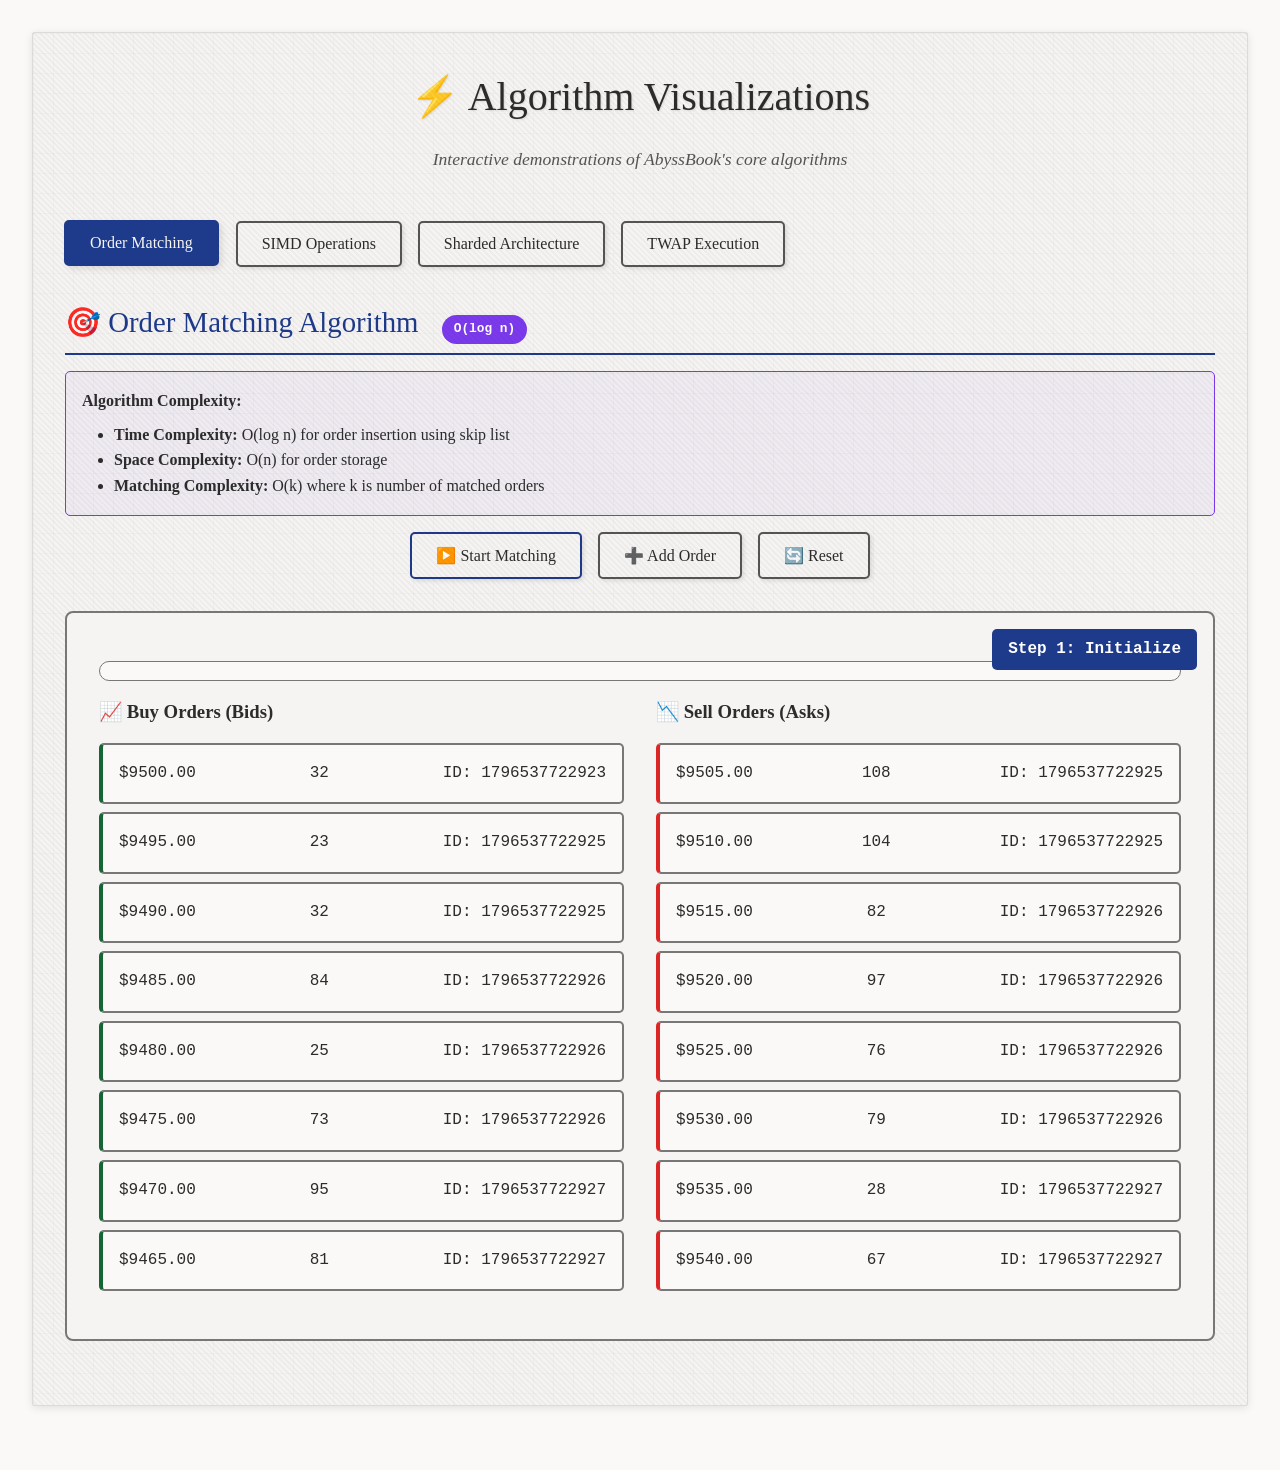
==== docs/algorithm-visualizations.html @ b1b8dc0b "Complete visual documentation enhancements with eink theme and interactive components Co-authored-by" ====
<!DOCTYPE html>
<html lang="en">
<head>
    <meta charset="UTF-8">
    <meta name="viewport" content="width=device-width, initial-scale=1.0">
    <title>AbyssBook - Algorithm Visualizations</title>
    <style>
        :root {
            --paper-bg: #faf9f7;
            --paper-surface: #f5f4f2;
            --ink-dark: #2c2c2c;
            --ink-medium: #555555;
            --ink-light: #777777;
            --accent-blue: #1e3a8a;
            --accent-green: #166534;
            --accent-red: #dc2626;
            --accent-purple: #7c3aed;
            --shadow: rgba(0, 0, 0, 0.1);
            --grain-opacity: 0.03;
        }

        * {
            margin: 0;
            padding: 0;
            box-sizing: border-box;
        }

        body {
            font-family: 'Georgia', 'Times New Roman', serif;
            background: var(--paper-bg);
            background-image: 
                radial-gradient(circle at 1px 1px, var(--ink-dark) 0.5px, transparent 0),
                radial-gradient(circle at 3px 7px, var(--ink-dark) 0.3px, transparent 0),
                radial-gradient(circle at 7px 3px, var(--ink-dark) 0.2px, transparent 0);
            background-size: 15px 15px, 25px 25px, 35px 35px;
            background-blend-mode: multiply;
            color: var(--ink-dark);
            line-height: 1.6;
            min-height: 100vh;
        }

        .container {
            max-width: 1400px;
            margin: 0 auto;
            padding: 2rem;
        }

        .paper-section {
            background: var(--paper-surface);
            background-image: 
                linear-gradient(90deg, rgba(0,0,0,0.02) 1px, transparent 1px),
                linear-gradient(180deg, rgba(0,0,0,0.02) 1px, transparent 1px);
            background-size: 20px 20px;
            border: 1px solid rgba(0,0,0,0.1);
            border-radius: 3px;
            box-shadow: 0 2px 8px var(--shadow);
            margin-bottom: 2rem;
            padding: 2rem;
            position: relative;
        }

        .paper-section::before {
            content: '';
            position: absolute;
            top: 0;
            left: 0;
            right: 0;
            bottom: 0;
            background: 
                repeating-linear-gradient(
                    45deg,
                    transparent,
                    transparent 2px,
                    rgba(0,0,0,var(--grain-opacity)) 2px,
                    rgba(0,0,0,var(--grain-opacity)) 4px
                );
            pointer-events: none;
        }

        h1 {
            font-size: 2.5rem;
            font-weight: normal;
            color: var(--ink-dark);
            text-align: center;
            margin-bottom: 1rem;
            text-shadow: 1px 1px 2px var(--shadow);
        }

        h2 {
            font-size: 1.8rem;
            font-weight: normal;
            color: var(--accent-blue);
            margin-bottom: 1rem;
            border-bottom: 2px solid var(--accent-blue);
            padding-bottom: 0.5rem;
        }

        .subtitle {
            text-align: center;
            color: var(--ink-medium);
            font-style: italic;
            margin-bottom: 3rem;
            font-size: 1.1rem;
        }

        .algorithm-tabs {
            display: flex;
            gap: 1rem;
            margin-bottom: 2rem;
            flex-wrap: wrap;
        }

        .tab-button {
            background: var(--paper-surface);
            border: 2px solid var(--ink-medium);
            color: var(--ink-dark);
            padding: 0.75rem 1.5rem;
            border-radius: 5px;
            cursor: pointer;
            font-family: inherit;
            font-size: 1rem;
            box-shadow: 2px 2px 4px var(--shadow);
            transition: all 0.2s ease;
        }

        .tab-button:hover, .tab-button.active {
            transform: translate(-1px, -1px);
            box-shadow: 3px 3px 6px var(--shadow);
            background: var(--accent-blue);
            color: var(--paper-surface);
            border-color: var(--accent-blue);
        }

        .algorithm-content {
            display: none;
        }

        .algorithm-content.active {
            display: block;
        }

        .visualization-area {
            background: var(--paper-surface);
            border: 2px solid var(--ink-light);
            border-radius: 8px;
            padding: 2rem;
            margin: 2rem 0;
            min-height: 400px;
            position: relative;
            overflow: hidden;
        }

        .controls {
            display: flex;
            justify-content: center;
            gap: 1rem;
            margin-bottom: 2rem;
            flex-wrap: wrap;
        }

        .btn {
            background: var(--paper-surface);
            border: 2px solid var(--ink-medium);
            color: var(--ink-dark);
            padding: 0.75rem 1.5rem;
            border-radius: 5px;
            cursor: pointer;
            font-family: inherit;
            font-size: 1rem;
            box-shadow: 2px 2px 4px var(--shadow);
            transition: all 0.2s ease;
        }

        .btn:hover {
            transform: translate(-1px, -1px);
            box-shadow: 3px 3px 6px var(--shadow);
            background: var(--ink-dark);
            color: var(--paper-surface);
        }

        .btn.primary { border-color: var(--accent-blue); }
        .btn.primary:hover { background: var(--accent-blue); }

        /* Order Matching Visualization */
        .order-queue {
            display: flex;
            flex-direction: column;
            gap: 0.5rem;
            margin: 1rem 0;
        }

        .order-item {
            background: var(--paper-bg);
            border: 2px solid var(--ink-light);
            border-radius: 5px;
            padding: 1rem;
            display: flex;
            justify-content: space-between;
            align-items: center;
            font-family: 'Courier New', monospace;
            transition: all 0.5s ease;
        }

        .order-item.processing {
            border-color: var(--accent-blue);
            background: rgba(30, 58, 138, 0.1);
            transform: scale(1.02);
        }

        .order-item.matched {
            border-color: var(--accent-green);
            background: rgba(22, 101, 52, 0.1);
        }

        .order-item.buy { border-left: 4px solid var(--accent-green); }
        .order-item.sell { border-left: 4px solid var(--accent-red); }

        /* SIMD Visualization */
        .simd-container {
            display: grid;
            grid-template-columns: 1fr 1fr;
            gap: 2rem;
            margin: 2rem 0;
        }

        .vector-operation {
            background: var(--paper-bg);
            border: 2px solid var(--ink-light);
            border-radius: 8px;
            padding: 1.5rem;
        }

        .vector-row {
            display: flex;
            gap: 0.5rem;
            margin: 0.5rem 0;
            align-items: center;
        }

        .vector-element {
            background: var(--paper-surface);
            border: 1px solid var(--ink-light);
            border-radius: 3px;
            padding: 0.5rem;
            text-align: center;
            font-family: 'Courier New', monospace;
            min-width: 60px;
            transition: all 0.3s ease;
        }

        .vector-element.processing {
            background: var(--accent-blue);
            color: white;
            transform: scale(1.1);
        }

        .vector-operator {
            font-size: 1.5rem;
            font-weight: bold;
            color: var(--accent-purple);
            margin: 0 1rem;
        }

        /* Sharding Visualization */
        .shard-container {
            display: grid;
            grid-template-columns: repeat(4, 1fr);
            gap: 1rem;
            margin: 2rem 0;
        }

        .shard {
            background: var(--paper-bg);
            border: 2px solid var(--ink-light);
            border-radius: 8px;
            padding: 1rem;
            text-align: center;
            transition: all 0.5s ease;
        }

        .shard.active {
            border-color: var(--accent-blue);
            background: rgba(30, 58, 138, 0.1);
            transform: scale(1.05);
        }

        .shard-header {
            font-weight: bold;
            color: var(--accent-blue);
            margin-bottom: 0.5rem;
        }

        .shard-orders {
            font-family: 'Courier New', monospace;
            font-size: 0.9rem;
            color: var(--ink-medium);
        }

        /* Complexity Annotations */
        .complexity-badge {
            display: inline-block;
            background: var(--accent-purple);
            color: white;
            padding: 0.25rem 0.75rem;
            border-radius: 15px;
            font-size: 0.8rem;
            font-family: 'Courier New', monospace;
            margin-left: 1rem;
            font-weight: bold;
        }

        .complexity-section {
            background: rgba(124, 58, 237, 0.05);
            border: 1px solid var(--accent-purple);
            border-radius: 5px;
            padding: 1rem;
            margin: 1rem 0;
        }

        .step-indicator {
            position: absolute;
            top: 1rem;
            right: 1rem;
            background: var(--accent-blue);
            color: white;
            padding: 0.5rem 1rem;
            border-radius: 5px;
            font-family: 'Courier New', monospace;
            font-weight: bold;
        }

        .progress-bar {
            width: 100%;
            height: 20px;
            background: var(--paper-bg);
            border: 1px solid var(--ink-light);
            border-radius: 10px;
            overflow: hidden;
            margin: 1rem 0;
        }

        .progress-fill {
            height: 100%;
            background: linear-gradient(90deg, var(--accent-blue), var(--accent-green));
            width: 0%;
            transition: width 0.5s ease;
        }

        @media (max-width: 768px) {
            .simd-container {
                grid-template-columns: 1fr;
            }
            
            .shard-container {
                grid-template-columns: repeat(2, 1fr);
            }
            
            .algorithm-tabs {
                justify-content: center;
            }
        }
    </style>
</head>
<body>
    <div class="container">
        <div class="paper-section">
            <h1>⚡ Algorithm Visualizations</h1>
            <p class="subtitle">Interactive demonstrations of AbyssBook's core algorithms</p>

            <div class="algorithm-tabs">
                <button class="tab-button active" onclick="showAlgorithm('matching')">Order Matching</button>
                <button class="tab-button" onclick="showAlgorithm('simd')">SIMD Operations</button>
                <button class="tab-button" onclick="showAlgorithm('sharding')">Sharded Architecture</button>
                <button class="tab-button" onclick="showAlgorithm('twap')">TWAP Execution</button>
            </div>

            <!-- Order Matching Algorithm -->
            <div id="matching" class="algorithm-content active">
                <h2>🎯 Order Matching Algorithm <span class="complexity-badge">O(log n)</span></h2>
                
                <div class="complexity-section">
                    <strong>Algorithm Complexity:</strong>
                    <ul style="margin-left: 2rem; margin-top: 0.5rem;">
                        <li><strong>Time Complexity:</strong> O(log n) for order insertion using skip list</li>
                        <li><strong>Space Complexity:</strong> O(n) for order storage</li>
                        <li><strong>Matching Complexity:</strong> O(k) where k is number of matched orders</li>
                    </ul>
                </div>

                <div class="controls">
                    <button class="btn primary" onclick="startOrderMatching()">▶️ Start Matching</button>
                    <button class="btn" onclick="addRandomOrder()">➕ Add Order</button>
                    <button class="btn" onclick="resetMatching()">🔄 Reset</button>
                </div>

                <div class="visualization-area">
                    <div class="step-indicator" id="matchingStep">Step 1: Initialize</div>
                    <div class="progress-bar">
                        <div class="progress-fill" id="matchingProgress"></div>
                    </div>
                    
                    <div style="display: grid; grid-template-columns: 1fr 1fr; gap: 2rem;">
                        <div>
                            <h3>📈 Buy Orders (Bids)</h3>
                            <div class="order-queue" id="buyOrders"></div>
                        </div>
                        <div>
                            <h3>📉 Sell Orders (Asks)</h3>
                            <div class="order-queue" id="sellOrders"></div>
                        </div>
                    </div>
                </div>
            </div>

            <!-- SIMD Operations -->
            <div id="simd" class="algorithm-content">
                <h2>🚀 SIMD Vectorized Operations <span class="complexity-badge">O(n/8)</span></h2>
                
                <div class="complexity-section">
                    <strong>SIMD Optimization:</strong>
                    <ul style="margin-left: 2rem; margin-top: 0.5rem;">
                        <li><strong>Vector Width:</strong> 8 elements (256-bit AVX2)</li>
                        <li><strong>Throughput:</strong> 8x parallel operations per instruction</li>
                        <li><strong>Memory Bandwidth:</strong> Optimized for cache line alignment</li>
                    </ul>
                </div>

                <div class="controls">
                    <button class="btn primary" onclick="startSIMD()">▶️ Start SIMD</button>
                    <button class="btn" onclick="generateRandomPrices()">🎲 Random Prices</button>
                    <button class="btn" onclick="resetSIMD()">🔄 Reset</button>
                </div>

                <div class="visualization-area">
                    <div class="step-indicator" id="simdStep">Step 1: Load Vectors</div>
                    
                    <div class="simd-container">
                        <div class="vector-operation">
                            <h3>Price Vector</h3>
                            <div class="vector-row" id="priceVector"></div>
                        </div>
                        <div class="vector-operation">
                            <h3>Amount Vector</h3>
                            <div class="vector-row" id="amountVector"></div>
                        </div>
                    </div>
                    
                    <div style="text-align: center; margin: 2rem 0;">
                        <div class="vector-operator">⊕ VECTORIZED COMPARISON ⊕</div>
                    </div>
                    
                    <div class="vector-operation">
                        <h3>Match Results</h3>
                        <div class="vector-row" id="resultVector"></div>
                    </div>
                </div>
            </div>

            <!-- Sharded Architecture -->
            <div id="sharding" class="algorithm-content">
                <h2>🏗️ Sharded Orderbook Architecture <span class="complexity-badge">O(n/s)</span></h2>
                
                <div class="complexity-section">
                    <strong>Sharding Benefits:</strong>
                    <ul style="margin-left: 2rem; margin-top: 0.5rem;">
                        <li><strong>Parallel Processing:</strong> s concurrent shards reduce contention</li>
                        <li><strong>Cache Locality:</strong> Price-based partitioning improves cache hits</li>
                        <li><strong>Scalability:</strong> Linear performance scaling with shard count</li>
                    </ul>
                </div>

                <div class="controls">
                    <button class="btn primary" onclick="startSharding()">▶️ Distribute Orders</button>
                    <button class="btn" onclick="addOrderToShard()">➕ Add Order</button>
                    <button class="btn" onclick="resetSharding()">🔄 Reset</button>
                </div>

                <div class="visualization-area">
                    <div class="step-indicator" id="shardingStep">Step 1: Hash Price</div>
                    
                    <h3 style="text-align: center; margin-bottom: 1rem;">Price Range Sharding</h3>
                    <div class="shard-container" id="shardContainer">
                        <div class="shard">
                            <div class="shard-header">Shard 0</div>
                            <div class="shard-orders">$9000-9250</div>
                            <div id="shard-0-orders">0 orders</div>
                        </div>
                        <div class="shard">
                            <div class="shard-header">Shard 1</div>
                            <div class="shard-orders">$9250-9500</div>
                            <div id="shard-1-orders">0 orders</div>
                        </div>
                        <div class="shard">
                            <div class="shard-header">Shard 2</div>
                            <div class="shard-orders">$9500-9750</div>
                            <div id="shard-2-orders">0 orders</div>
                        </div>
                        <div class="shard">
                            <div class="shard-header">Shard 3</div>
                            <div class="shard-orders">$9750-10000</div>
                            <div id="shard-3-orders">0 orders</div>
                        </div>
                    </div>
                </div>
            </div>

            <!-- TWAP Execution -->
            <div id="twap" class="algorithm-content">
                <h2>📊 TWAP Order Execution <span class="complexity-badge">O(t)</span></h2>
                
                <div class="complexity-section">
                    <strong>TWAP Algorithm:</strong>
                    <ul style="margin-left: 2rem; margin-top: 0.5rem;">
                        <li><strong>Time Complexity:</strong> O(t) where t is number of time intervals</li>
                        <li><strong>Volume Distribution:</strong> Equal slices across time periods</li>
                        <li><strong>Market Impact:</strong> Minimized through time-weighted execution</li>
                    </ul>
                </div>

                <div class="controls">
                    <button class="btn primary" onclick="startTWAP()">▶️ Execute TWAP</button>
                    <button class="btn" onclick="adjustTWAPParams()">⚙️ Adjust Parameters</button>
                    <button class="btn" onclick="resetTWAP()">🔄 Reset</button>
                </div>

                <div class="visualization-area">
                    <div class="step-indicator" id="twapStep">Interval 1/10</div>
                    
                    <div style="display: grid; grid-template-columns: 1fr 1fr; gap: 2rem;">
                        <div>
                            <h3>📋 TWAP Parameters</h3>
                            <div style="background: var(--paper-bg); padding: 1rem; border-radius: 5px; font-family: 'Courier New', monospace;">
                                <div>Total Amount: <span id="twapTotalAmount">10,000</span></div>
                                <div>Duration: <span id="twapDuration">60</span> seconds</div>
                                <div>Intervals: <span id="twapIntervals">10</span></div>
                                <div>Per Interval: <span id="twapPerInterval">1,000</span></div>
                            </div>
                        </div>
                        <div>
                            <h3>📈 Execution Progress</h3>
                            <div class="progress-bar">
                                <div class="progress-fill" id="twapProgress"></div>
                            </div>
                            <div style="font-family: 'Courier New', monospace; margin-top: 1rem;">
                                <div>Executed: <span id="twapExecuted">0</span> / <span id="twapTotal">10,000</span></div>
                                <div>Average Price: $<span id="twapAvgPrice">0.00</span></div>
                            </div>
                        </div>
                    </div>
                </div>
            </div>
        </div>
    </div>

    <script>
        // Global state for visualizations
        let currentAlgorithm = 'matching';
        let animationRunning = false;

        // Show/hide algorithms
        function showAlgorithm(algorithm) {
            // Update tabs
            document.querySelectorAll('.tab-button').forEach(btn => {
                btn.classList.remove('active');
            });
            event.target.classList.add('active');
            
            // Update content
            document.querySelectorAll('.algorithm-content').forEach(content => {
                content.classList.remove('active');
            });
            document.getElementById(algorithm).classList.add('active');
            
            currentAlgorithm = algorithm;
        }

        // Order Matching Visualization
        class OrderMatchingVisualizer {
            constructor() {
                this.buyOrders = [];
                this.sellOrders = [];
                this.step = 1;
                this.isRunning = false;
            }

            addOrder(side, price, amount) {
                const order = { price, amount, id: Date.now() };
                if (side === 'buy') {
                    this.buyOrders.push(order);
                    this.buyOrders.sort((a, b) => b.price - a.price);
                } else {
                    this.sellOrders.push(order);
                    this.sellOrders.sort((a, b) => a.price - b.price);
                }
                this.updateDisplay();
            }

            updateDisplay() {
                this.updateOrderQueue('buyOrders', this.buyOrders, 'buy');
                this.updateOrderQueue('sellOrders', this.sellOrders, 'sell');
            }

            updateOrderQueue(elementId, orders, side) {
                const container = document.getElementById(elementId);
                container.innerHTML = orders.slice(0, 8).map(order => `
                    <div class="order-item ${side}" data-id="${order.id}">
                        <span>$${order.price.toFixed(2)}</span>
                        <span>${order.amount}</span>
                        <span>ID: ${order.id}</span>
                    </div>
                `).join('');
            }

            async startMatching() {
                if (this.isRunning) return;
                this.isRunning = true;
                this.step = 1;

                while (this.buyOrders.length > 0 && this.sellOrders.length > 0 && this.isRunning) {
                    const bestBid = this.buyOrders[0];
                    const bestAsk = this.sellOrders[0];

                    if (bestBid.price >= bestAsk.price) {
                        await this.matchOrders(bestBid, bestAsk);
                    } else {
                        break;
                    }
                }

                this.isRunning = false;
            }

            async matchOrders(bid, ask) {
                // Highlight processing orders
                this.highlightOrder(bid.id, 'processing');
                this.highlightOrder(ask.id, 'processing');
                
                document.getElementById('matchingStep').textContent = `Step ${this.step}: Matching ${bid.price} ≥ ${ask.price}`;
                
                await this.sleep(1000);

                const matchedAmount = Math.min(bid.amount, ask.amount);
                const matchPrice = ask.price;

                // Update amounts
                bid.amount -= matchedAmount;
                ask.amount -= matchedAmount;

                // Remove filled orders
                if (bid.amount === 0) {
                    this.buyOrders.shift();
                    this.highlightOrder(bid.id, 'matched');
                }
                if (ask.amount === 0) {
                    this.sellOrders.shift();
                    this.highlightOrder(ask.id, 'matched');
                }

                this.updateDisplay();
                this.updateProgress();
                this.step++;

                await this.sleep(500);
            }

            highlightOrder(orderId, className) {
                const orderElement = document.querySelector(`[data-id="${orderId}"]`);
                if (orderElement) {
                    orderElement.classList.add(className);
                    setTimeout(() => {
                        orderElement.classList.remove(className);
                    }, 1500);
                }
            }

            updateProgress() {
                const totalOrders = this.buyOrders.length + this.sellOrders.length;
                const progress = Math.max(0, 100 - (totalOrders / 16) * 100);
                document.getElementById('matchingProgress').style.width = `${progress}%`;
            }

            sleep(ms) {
                return new Promise(resolve => setTimeout(resolve, ms));
            }

            reset() {
                this.buyOrders = [];
                this.sellOrders = [];
                this.step = 1;
                this.isRunning = false;
                this.generateInitialOrders();
                document.getElementById('matchingProgress').style.width = '0%';
                document.getElementById('matchingStep').textContent = 'Step 1: Initialize';
            }

            generateInitialOrders() {
                // Generate sample orders
                for (let i = 0; i < 8; i++) {
                    this.addOrder('buy', 9500 - i * 5, Math.floor(Math.random() * 100) + 10);
                    this.addOrder('sell', 9505 + i * 5, Math.floor(Math.random() * 100) + 10);
                }
            }
        }

        // SIMD Visualization
        class SIMDVisualizer {
            constructor() {
                this.prices = [];
                this.amounts = [];
                this.results = [];
                this.step = 1;
                this.isRunning = false;
            }

            generateRandomData() {
                this.prices = Array.from({length: 8}, () => Math.floor(Math.random() * 1000) + 9000);
                this.amounts = Array.from({length: 8}, () => Math.floor(Math.random() * 100) + 10);
                this.results = new Array(8).fill(0);
                this.updateDisplay();
            }

            updateDisplay() {
                this.updateVector('priceVector', this.prices);
                this.updateVector('amountVector', this.amounts);
                this.updateVector('resultVector', this.results);
            }

            updateVector(elementId, data) {
                const container = document.getElementById(elementId);
                container.innerHTML = data.map((value, index) => `
                    <div class="vector-element" data-index="${index}">
                        ${typeof value === 'number' ? value.toFixed(0) : value}
                    </div>
                `).join('');
            }

            async startSIMD() {
                if (this.isRunning) return;
                this.isRunning = true;
                this.step = 1;

                document.getElementById('simdStep').textContent = 'Step 1: Load Vectors';
                await this.sleep(1000);

                // Simulate vectorized comparison
                document.getElementById('simdStep').textContent = 'Step 2: Vectorized Compare';
                for (let i = 0; i < 8; i++) {
                    this.highlightElement('priceVector', i);
                    this.highlightElement('amountVector', i);
                    await this.sleep(200);
                    
                    this.results[i] = this.prices[i] > 9500 ? 1 : 0;
                    this.updateVector('resultVector', this.results);
                }

                document.getElementById('simdStep').textContent = 'Step 3: Store Results';
                this.isRunning = false;
            }

            highlightElement(vectorId, index) {
                const element = document.querySelector(`#${vectorId} [data-index="${index}"]`);
                if (element) {
                    element.classList.add('processing');
                    setTimeout(() => {
                        element.classList.remove('processing');
                    }, 500);
                }
            }

            sleep(ms) {
                return new Promise(resolve => setTimeout(resolve, ms));
            }

            reset() {
                this.generateRandomData();
                document.getElementById('simdStep').textContent = 'Step 1: Load Vectors';
                this.isRunning = false;
            }
        }

        // Initialize visualizers
        const matchingViz = new OrderMatchingVisualizer();
        const simdViz = new SIMDVisualizer();

        // Initialize with sample data
        matchingViz.generateInitialOrders();
        simdViz.generateRandomData();

        // Control functions
        function startOrderMatching() { matchingViz.startMatching(); }
        function addRandomOrder() { 
            const side = Math.random() > 0.5 ? 'buy' : 'sell';
            const price = side === 'buy' ? 9500 - Math.random() * 50 : 9505 + Math.random() * 50;
            const amount = Math.floor(Math.random() * 100) + 10;
            matchingViz.addOrder(side, price, amount);
        }
        function resetMatching() { matchingViz.reset(); }

        function startSIMD() { simdViz.startSIMD(); }
        function generateRandomPrices() { simdViz.generateRandomData(); }
        function resetSIMD() { simdViz.reset(); }

        // Sharding visualization functions
        let shardOrders = [0, 0, 0, 0];

        function startSharding() {
            const orders = [
                { price: 9125, amount: 25 },
                { price: 9375, amount: 50 },
                { price: 9625, amount: 30 },
                { price: 9875, amount: 40 }
            ];

            let index = 0;
            const interval = setInterval(() => {
                if (index >= orders.length) {
                    clearInterval(interval);
                    return;
                }

                const order = orders[index];
                const shardIndex = Math.floor((order.price - 9000) / 250);
                
                // Highlight active shard
                document.querySelectorAll('.shard').forEach(s => s.classList.remove('active'));
                document.querySelectorAll('.shard')[shardIndex].classList.add('active');
                
                shardOrders[shardIndex]++;
                document.getElementById(`shard-${shardIndex}-orders`).textContent = `${shardOrders[shardIndex]} orders`;
                document.getElementById('shardingStep').textContent = `Step ${index + 1}: Route $${order.price} → Shard ${shardIndex}`;
                
                index++;
            }, 1000);
        }

        function addOrderToShard() {
            const price = 9000 + Math.random() * 1000;
            const shardIndex = Math.floor((price - 9000) / 250);
            shardOrders[shardIndex]++;
            document.getElementById(`shard-${shardIndex}-orders`).textContent = `${shardOrders[shardIndex]} orders`;
        }

        function resetSharding() {
            shardOrders = [0, 0, 0, 0];
            for (let i = 0; i < 4; i++) {
                document.getElementById(`shard-${i}-orders`).textContent = '0 orders';
            }
            document.querySelectorAll('.shard').forEach(s => s.classList.remove('active'));
            document.getElementById('shardingStep').textContent = 'Step 1: Hash Price';
        }

        // TWAP visualization functions
        let twapInterval = 1;
        let twapExecuted = 0;
        let twapTotal = 10000;

        function startTWAP() {
            twapInterval = 1;
            twapExecuted = 0;
            
            const interval = setInterval(() => {
                if (twapInterval > 10) {
                    clearInterval(interval);
                    return;
                }

                const amountThisInterval = 1000;
                twapExecuted += amountThisInterval;
                
                const progress = (twapExecuted / twapTotal) * 100;
                document.getElementById('twapProgress').style.width = `${progress}%`;
                document.getElementById('twapStep').textContent = `Interval ${twapInterval}/10`;
                document.getElementById('twapExecuted').textContent = twapExecuted.toLocaleString();
                
                const avgPrice = 9500 + (Math.random() - 0.5) * 10;
                document.getElementById('twapAvgPrice').textContent = avgPrice.toFixed(2);
                
                twapInterval++;
            }, 800);
        }

        function resetTWAP() {
            twapInterval = 1;
            twapExecuted = 0;
            document.getElementById('twapProgress').style.width = '0%';
            document.getElementById('twapStep').textContent = 'Interval 1/10';
            document.getElementById('twapExecuted').textContent = '0';
            document.getElementById('twapAvgPrice').textContent = '0.00';
        }

        function adjustTWAPParams() {
            // Simple parameter adjustment simulation
            twapTotal = Math.floor(Math.random() * 20000) + 5000;
            document.getElementById('twapTotalAmount').textContent = twapTotal.toLocaleString();
            document.getElementById('twapTotal').textContent = twapTotal.toLocaleString();
            document.getElementById('twapPerInterval').textContent = (twapTotal / 10).toLocaleString();
        }
    </script>
</body>
</html>
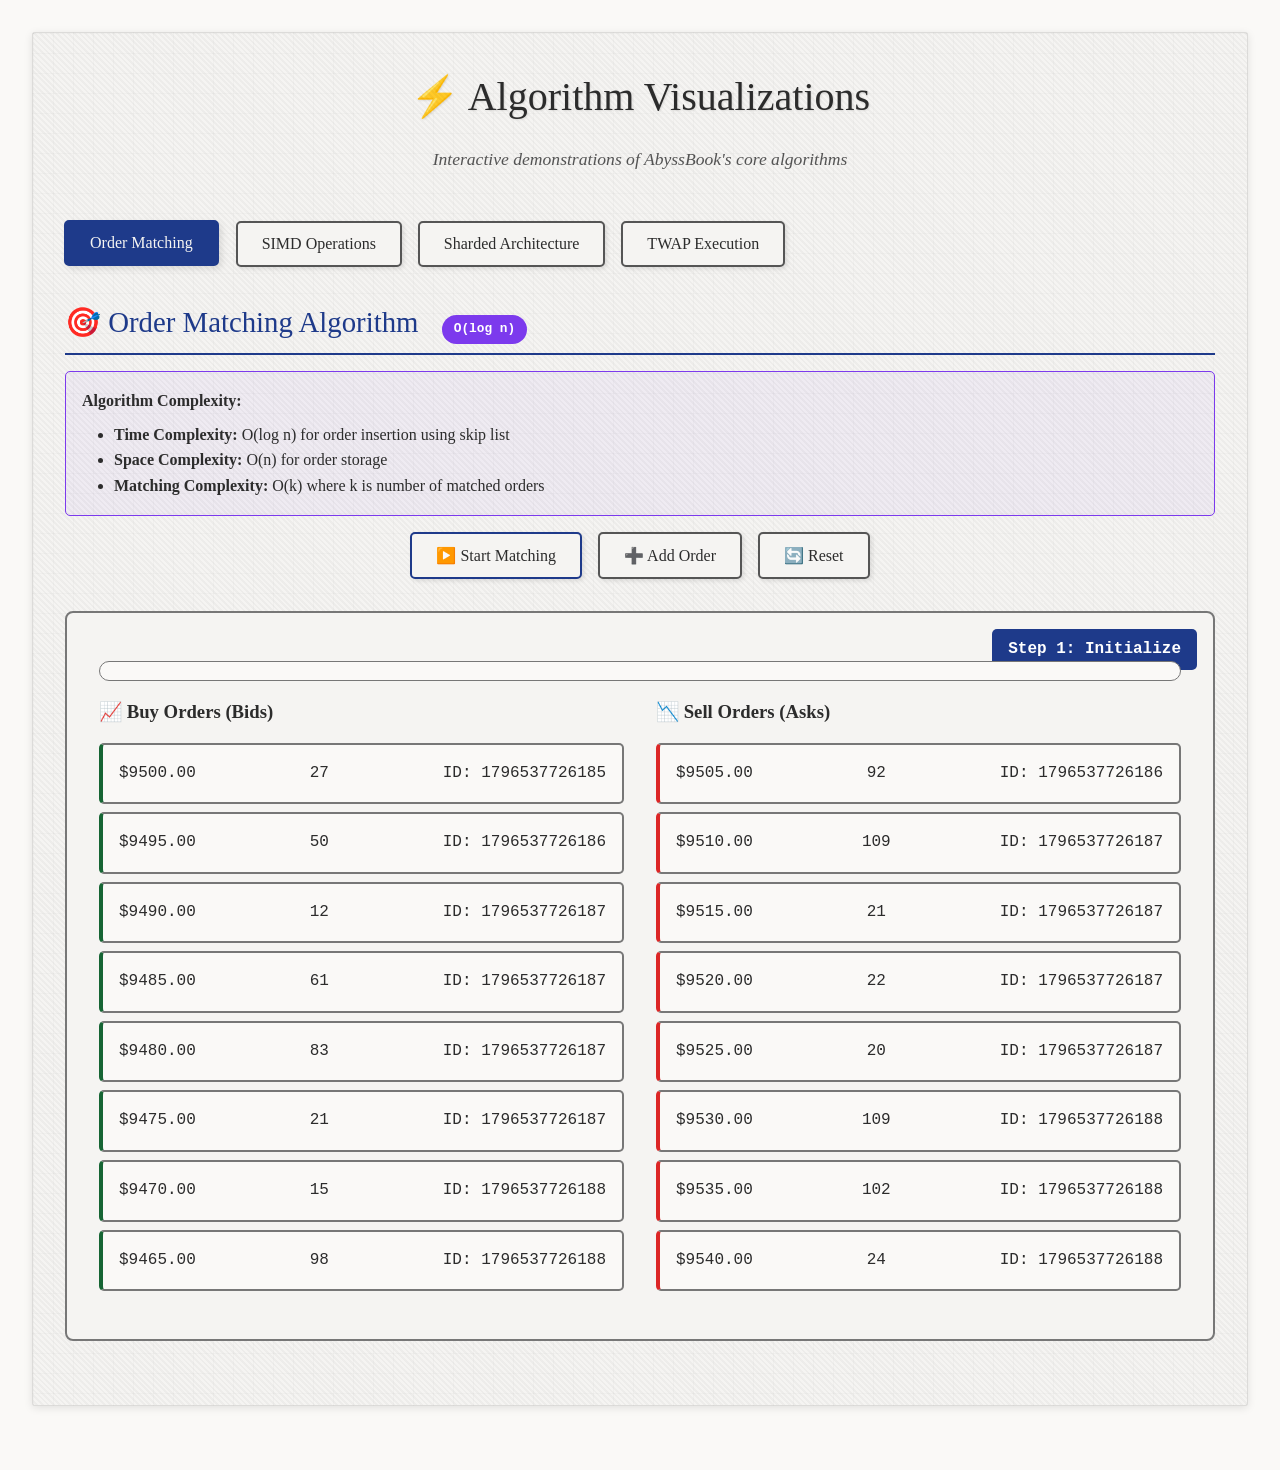
==== commit bb6fadc1: "Add comprehensive micro animations to all visualizations Co-authored-by: 0xrinegade <101195284+0xrin" ====
--- a/docs/algorithm-visualizations.html
+++ b/docs/algorithm-visualizations.html
@@ -307,6 +307,12 @@
             font-family: 'Courier New', monospace;
             margin-left: 1rem;
             font-weight: bold;
+            transition: all 0.3s ease;
+        }
+
+        .complexity-badge:hover {
+            transform: scale(1.05);
+            box-shadow: 0 2px 8px rgba(124, 58, 237, 0.3);
         }
 
         .complexity-section {
@@ -315,6 +321,13 @@
             border-radius: 5px;
             padding: 1rem;
             margin: 1rem 0;
+            transition: all 0.3s ease;
+        }
+
+        .complexity-section:hover {
+            background: rgba(124, 58, 237, 0.08);
+            transform: translateY(-1px);
+            box-shadow: 0 2px 8px rgba(124, 58, 237, 0.15);
         }
 
         .step-indicator {
@@ -327,6 +340,17 @@
             border-radius: 5px;
             font-family: 'Courier New', monospace;
             font-weight: bold;
+            transition: all 0.4s ease;
+        }
+
+        .step-indicator.updated {
+            animation: stepUpdate 0.6s ease-out;
+        }
+
+        @keyframes stepUpdate {
+            0% { transform: scale(1); background: var(--accent-blue); }
+            50% { transform: scale(1.05); background: var(--accent-green); }
+            100% { transform: scale(1); background: var(--accent-blue); }
         }
 
         .progress-bar {
@@ -337,13 +361,153 @@
             border-radius: 10px;
             overflow: hidden;
             margin: 1rem 0;
+            position: relative;
         }
 
         .progress-fill {
             height: 100%;
             background: linear-gradient(90deg, var(--accent-blue), var(--accent-green));
             width: 0%;
-            transition: width 0.5s ease;
+            transition: width 0.8s cubic-bezier(0.4, 0, 0.2, 1);
+            position: relative;
+        }
+
+        .progress-fill::after {
+            content: '';
+            position: absolute;
+            top: 0;
+            right: 0;
+            width: 20px;
+            height: 100%;
+            background: linear-gradient(90deg, transparent, rgba(255,255,255,0.3));
+            animation: progressShine 2s ease-in-out infinite;
+        }
+
+        @keyframes progressShine {
+            0% { opacity: 0; }
+            50% { opacity: 1; }
+            100% { opacity: 0; }
+        }
+
+        .order-item {
+            transition: all 0.3s cubic-bezier(0.4, 0, 0.2, 1);
+            transform: translateX(0);
+        }
+
+        .order-item:hover {
+            transform: translateX(5px);
+            box-shadow: 0 2px 8px rgba(0,0,0,0.1);
+        }
+
+        .order-item.processing {
+            animation: orderProcessing 1s ease-in-out;
+        }
+
+        .order-item.matched {
+            animation: orderMatched 0.8s ease-out forwards;
+        }
+
+        @keyframes orderProcessing {
+            0% { background: transparent; transform: scale(1); }
+            50% { background: rgba(255, 215, 0, 0.3); transform: scale(1.02); }
+            100% { background: transparent; transform: scale(1); }
+        }
+
+        @keyframes orderMatched {
+            0% { opacity: 1; transform: scale(1); }
+            50% { background: rgba(34, 197, 94, 0.3); transform: scale(1.05); }
+            100% { opacity: 0.7; transform: scale(0.95); }
+        }
+
+        .vector-element {
+            transition: all 0.3s cubic-bezier(0.4, 0, 0.2, 1);
+        }
+
+        .vector-element:hover {
+            transform: translateY(-2px);
+            box-shadow: 0 4px 8px rgba(0,0,0,0.15);
+        }
+
+        .vector-element.processing {
+            animation: vectorProcessing 0.6s ease-out;
+        }
+
+        @keyframes vectorProcessing {
+            0% { background: var(--paper-surface); transform: scale(1); }
+            50% { background: var(--accent-blue); color: white; transform: scale(1.1); }
+            100% { background: var(--paper-surface); color: var(--ink-dark); transform: scale(1); }
+        }
+
+        .tab-button {
+            transition: all 0.3s cubic-bezier(0.4, 0, 0.2, 1);
+            position: relative;
+            overflow: hidden;
+        }
+
+        .tab-button::before {
+            content: '';
+            position: absolute;
+            top: 0;
+            left: -100%;
+            width: 100%;
+            height: 100%;
+            background: linear-gradient(90deg, transparent, rgba(255,255,255,0.2), transparent);
+            transition: left 0.5s ease;
+        }
+
+        .tab-button:hover::before {
+            left: 100%;
+        }
+
+        .btn {
+            position: relative;
+            overflow: hidden;
+            transition: all 0.3s cubic-bezier(0.4, 0, 0.2, 1);
+        }
+
+        .btn::after {
+            content: '';
+            position: absolute;
+            top: 50%;
+            left: 50%;
+            width: 0;
+            height: 0;
+            border-radius: 50%;
+            background: rgba(255,255,255,0.3);
+            transition: width 0.3s, height 0.3s, top 0.3s, left 0.3s;
+            transform: translate(-50%, -50%);
+        }
+
+        .btn:active::after {
+            width: 300px;
+            height: 300px;
+        }
+
+        .btn:hover {
+            transform: translateY(-2px);
+            box-shadow: 0 4px 12px rgba(0,0,0,0.15);
+        }
+
+        .btn:disabled {
+            opacity: 0.6;
+            cursor: not-allowed;
+            transform: none;
+        }
+
+        .loading-spinner {
+            display: inline-block;
+            width: 12px;
+            height: 12px;
+            border: 2px solid transparent;
+            border-top: 2px solid currentColor;
+            border-radius: 50%;
+            animation: spin 1s linear infinite;
+            margin-left: 8px;
+        }
+
+        @keyframes spin {
+            0% { transform: rotate(0deg); }
+            100% { transform: rotate(360deg); }
         }
 
         @media (max-width: 768px) {
@@ -631,11 +795,14 @@
             }
 
             async matchOrders(bid, ask) {
-                // Highlight processing orders
+                // Highlight processing orders with animation
                 this.highlightOrder(bid.id, 'processing');
                 this.highlightOrder(ask.id, 'processing');
                 
-                document.getElementById('matchingStep').textContent = `Step ${this.step}: Matching ${bid.price} ≥ ${ask.price}`;
+                const stepIndicator = document.getElementById('matchingStep');
+                stepIndicator.textContent = `Step ${this.step}: Matching ${bid.price} ≥ ${ask.price}`;
+                stepIndicator.classList.add('updated');
+                setTimeout(() => stepIndicator.classList.remove('updated'), 600);
                 
                 await this.sleep(1000);
 
@@ -739,11 +906,17 @@
                 this.isRunning = true;
                 this.step = 1;
 
-                document.getElementById('simdStep').textContent = 'Step 1: Load Vectors';
+                const stepIndicator = document.getElementById('simdStep');
+                stepIndicator.textContent = 'Step 1: Load Vectors';
+                stepIndicator.classList.add('updated');
+                setTimeout(() => stepIndicator.classList.remove('updated'), 600);
                 await this.sleep(1000);
 
-                // Simulate vectorized comparison
-                document.getElementById('simdStep').textContent = 'Step 2: Vectorized Compare';
+                // Simulate vectorized comparison with enhanced animations
+                stepIndicator.textContent = 'Step 2: Vectorized Compare';
+                stepIndicator.classList.add('updated');
+                setTimeout(() => stepIndicator.classList.remove('updated'), 600);
+                
                 for (let i = 0; i < 8; i++) {
                     this.highlightElement('priceVector', i);
                     this.highlightElement('amountVector', i);
@@ -751,9 +924,14 @@
                     
                     this.results[i] = this.prices[i] > 9500 ? 1 : 0;
                     this.updateVector('resultVector', this.results);
+                    
+                    // Highlight the result
+                    this.highlightElement('resultVector', i);
                 }
 
-                document.getElementById('simdStep').textContent = 'Step 3: Store Results';
+                stepIndicator.textContent = 'Step 3: Store Results';
+                stepIndicator.classList.add('updated');
+                setTimeout(() => stepIndicator.classList.remove('updated'), 600);
                 this.isRunning = false;
             }
 
@@ -786,19 +964,89 @@
         matchingViz.generateInitialOrders();
         simdViz.generateRandomData();
 
-        // Control functions
-        function startOrderMatching() { matchingViz.startMatching(); }
+        // Control functions with loading states
+        function startOrderMatching() { 
+            const btn = event.target;
+            const originalText = btn.innerHTML;
+            btn.innerHTML = '▶️ Starting...<span class="loading-spinner"></span>';
+            btn.disabled = true;
+            
+            setTimeout(() => {
+                matchingViz.startMatching();
+                btn.innerHTML = originalText;
+                btn.disabled = false;
+            }, 300);
+        }
+        
         function addRandomOrder() { 
-            const side = Math.random() > 0.5 ? 'buy' : 'sell';
-            const price = side === 'buy' ? 9500 - Math.random() * 50 : 9505 + Math.random() * 50;
-            const amount = Math.floor(Math.random() * 100) + 10;
-            matchingViz.addOrder(side, price, amount);
-        }
-        function resetMatching() { matchingViz.reset(); }
-
-        function startSIMD() { simdViz.startSIMD(); }
-        function generateRandomPrices() { simdViz.generateRandomData(); }
-        function resetSIMD() { simdViz.reset(); }
+            const btn = event.target;
+            const originalText = btn.innerHTML;
+            btn.innerHTML = '➕ Adding...<span class="loading-spinner"></span>';
+            btn.disabled = true;
+            
+            setTimeout(() => {
+                const side = Math.random() > 0.5 ? 'buy' : 'sell';
+                const price = side === 'buy' ? 9500 - Math.random() * 50 : 9505 + Math.random() * 50;
+                const amount = Math.floor(Math.random() * 100) + 10;
+                matchingViz.addOrder(side, price, amount);
+                
+                btn.innerHTML = originalText;
+                btn.disabled = false;
+            }, 200);
+        }
+        
+        function resetMatching() { 
+            const btn = event.target;
+            const originalText = btn.innerHTML;
+            btn.innerHTML = '🔄 Resetting...<span class="loading-spinner"></span>';
+            btn.disabled = true;
+            
+            setTimeout(() => {
+                matchingViz.reset();
+                btn.innerHTML = originalText;
+                btn.disabled = false;
+            }, 500);
+        }
+
+        function startSIMD() { 
+            const btn = event.target;
+            const originalText = btn.innerHTML;
+            btn.innerHTML = '▶️ Computing...<span class="loading-spinner"></span>';
+            btn.disabled = true;
+            
+            setTimeout(() => {
+                simdViz.startSIMD().then(() => {
+                    btn.innerHTML = originalText;
+                    btn.disabled = false;
+                });
+            }, 200);
+        }
+        
+        function generateRandomPrices() { 
+            const btn = event.target;
+            const originalText = btn.innerHTML;
+            btn.innerHTML = '🎲 Generating...<span class="loading-spinner"></span>';
+            btn.disabled = true;
+            
+            setTimeout(() => {
+                simdViz.generateRandomData();
+                btn.innerHTML = originalText;
+                btn.disabled = false;
+            }, 300);
+        }
+        
+        function resetSIMD() { 
+            const btn = event.target;
+            const originalText = btn.innerHTML;
+            btn.innerHTML = '🔄 Resetting...<span class="loading-spinner"></span>';
+            btn.disabled = true;
+            
+            setTimeout(() => {
+                simdViz.reset();
+                btn.innerHTML = originalText;
+                btn.disabled = false;
+            }, 400);
+        }
 
         // Sharding visualization functions
         let shardOrders = [0, 0, 0, 0];
@@ -895,6 +1143,49 @@
             document.getElementById('twapTotal').textContent = twapTotal.toLocaleString();
             document.getElementById('twapPerInterval').textContent = (twapTotal / 10).toLocaleString();
         }
+
+        // Tab switching with animations
+        function showAlgorithm(algorithmName) {
+            // Update tab buttons
+            document.querySelectorAll('.tab-button').forEach(btn => {
+                btn.classList.remove('active');
+            });
+            event.target.classList.add('active');
+
+            // Hide all algorithm contents with fade out
+            document.querySelectorAll('.algorithm-content').forEach(content => {
+                if (content.classList.contains('active')) {
+                    content.style.opacity = '0';
+                    content.style.transform = 'translateY(10px)';
+                    setTimeout(() => {
+                        content.classList.remove('active');
+                        content.style.display = 'none';
+                    }, 200);
+                }
+            });
+
+            // Show selected algorithm content with fade in
+            setTimeout(() => {
+                const targetContent = document.getElementById(algorithmName);
+                targetContent.style.display = 'block';
+                targetContent.classList.add('active');
+                
+                // Trigger reflow
+                targetContent.offsetHeight;
+                
+                targetContent.style.opacity = '1';
+                targetContent.style.transform = 'translateY(0)';
+            }, 250);
+        }
+
+        // Add CSS transitions for algorithm content switching
+        document.addEventListener('DOMContentLoaded', function() {
+            document.querySelectorAll('.algorithm-content').forEach(content => {
+                content.style.transition = 'opacity 0.3s ease, transform 0.3s ease';
+                content.style.opacity = content.classList.contains('active') ? '1' : '0';
+                content.style.transform = 'translateY(0)';
+            });
+        });
     </script>
 </body>
 </html>
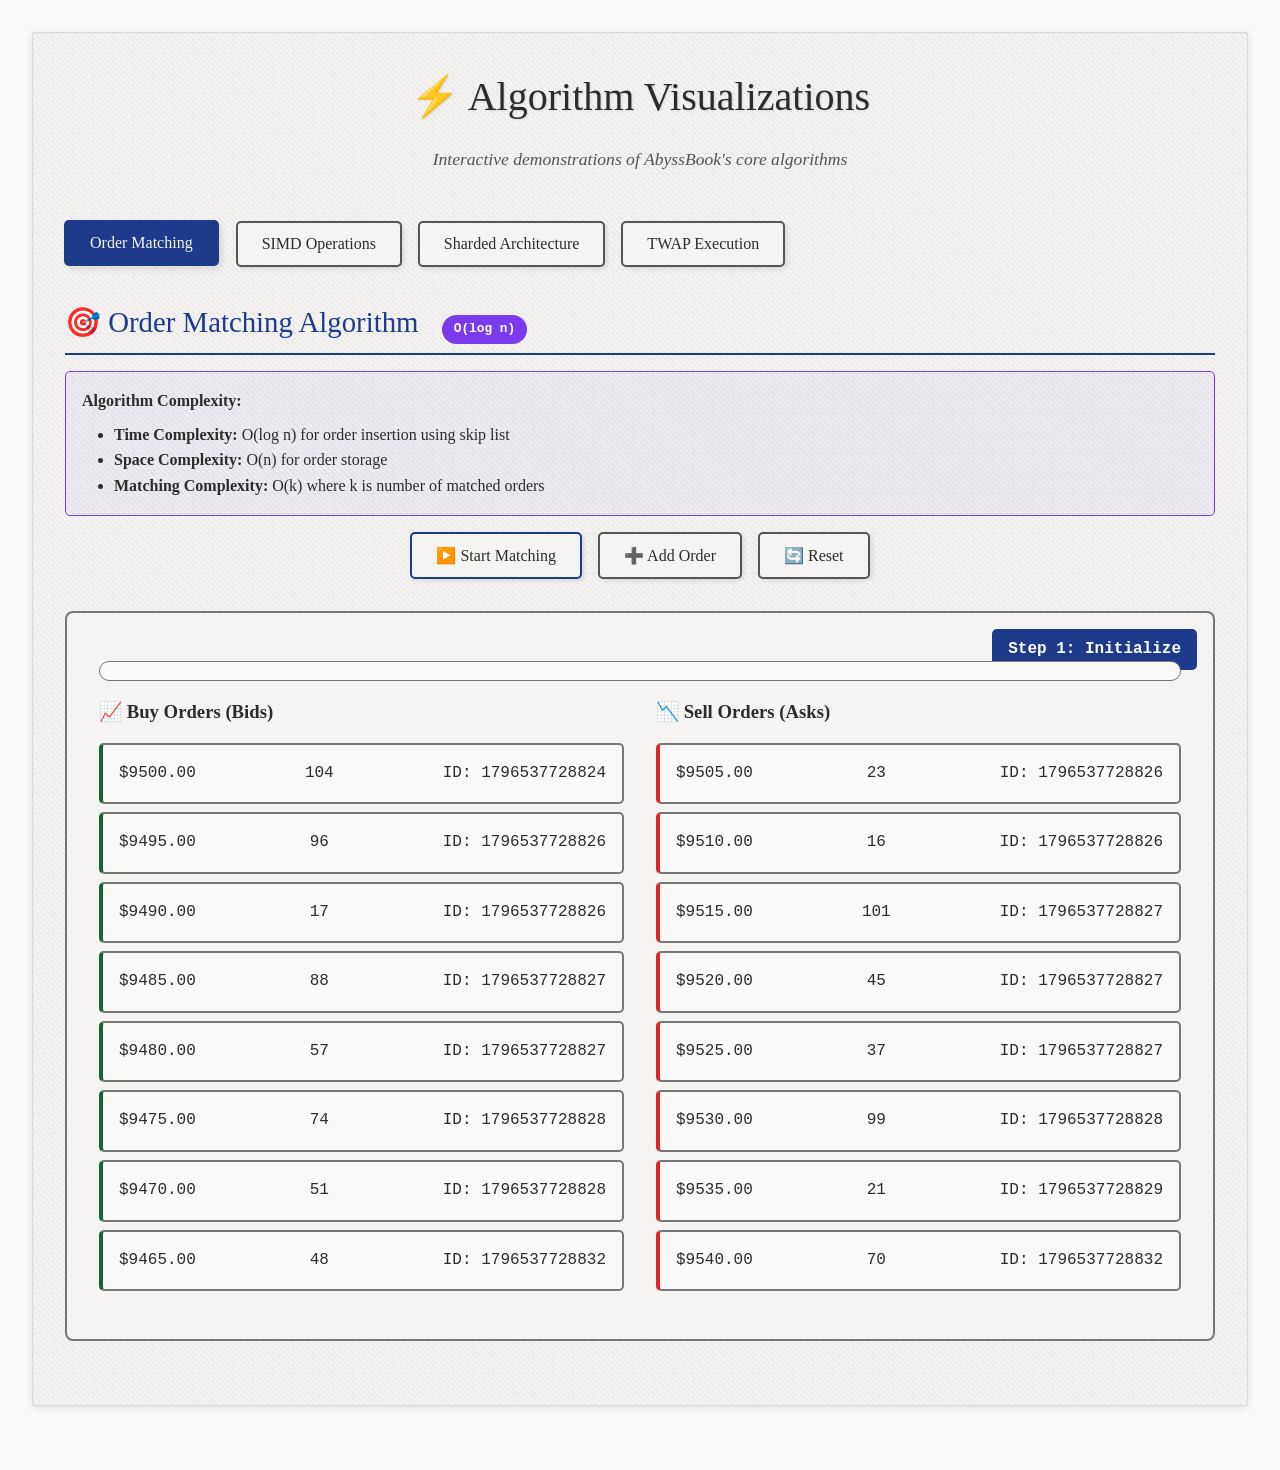
==== commit 292a70ae: "Optimize animations performance and add mobile responsiveness Co-authored-by: 0xrinegade <101195284+" ====
--- a/docs/algorithm-visualizations.html
+++ b/docs/algorithm-visualizations.html
@@ -521,6 +521,19 @@
             
             .algorithm-tabs {
                 justify-content: center;
+            }
+            
+            /* Reduce animation intensity on mobile for better performance */
+            .complexity-section:hover {
+                transform: none;
+            }
+            
+            .order-item:hover {
+                transform: translateX(3px);
+            }
+            
+            .vector-element:hover {
+                transform: translateY(-1px);
             }
         }
     </style>
